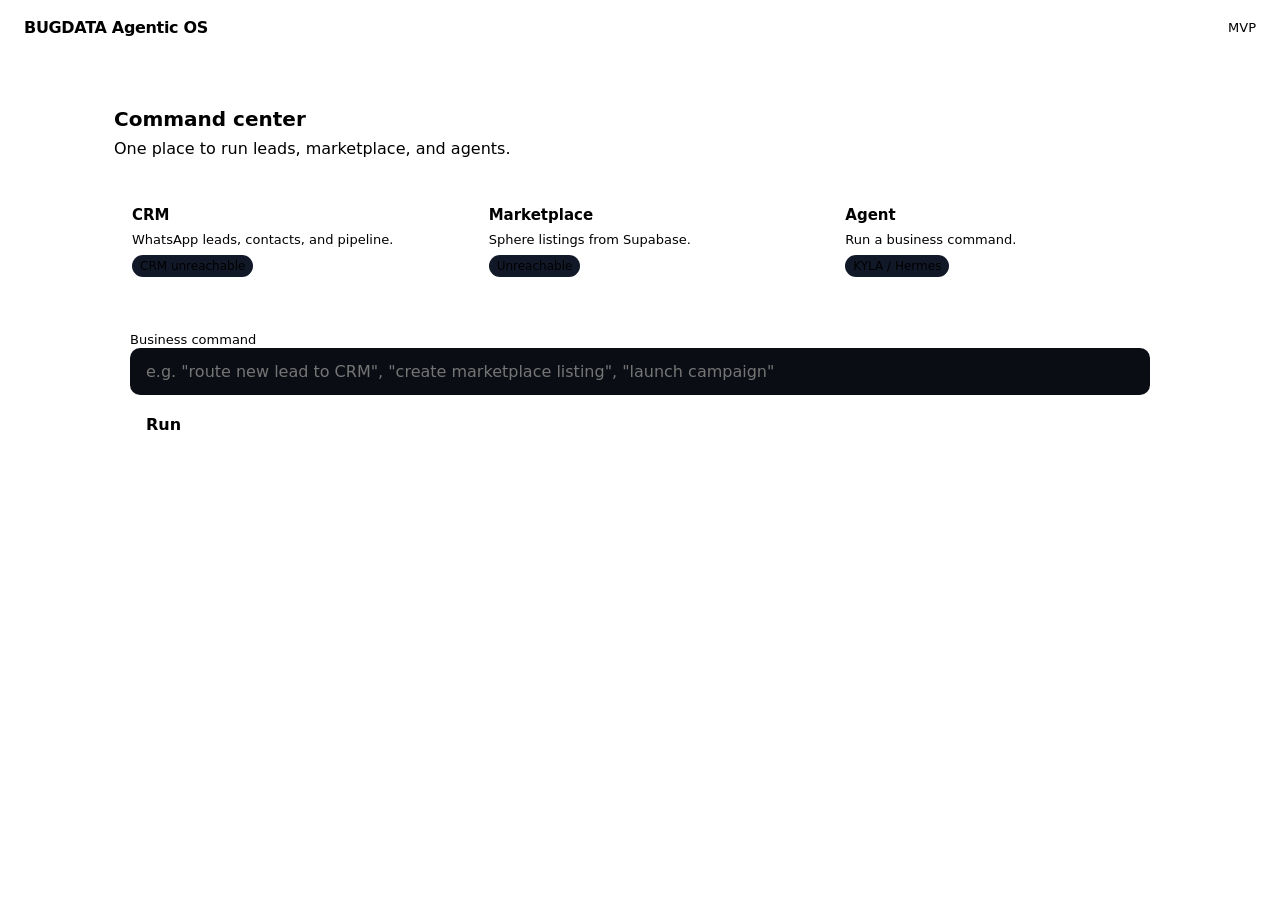
==== assets/index.html @ e33effd9 "init: Agentic OS MVP backend + frontend + systemd unit" ====
<!DOCTYPE html>
<html lang="en">
<head>
<meta charset="UTF-8" />
<meta name="viewport" content="width=device-width, initial-scale=1.0" />
<title>BUGDATA Agentic OS</title>
<style>
  :root { bg:#07070d; panel:#0f1117; border:#1f2937; accent:#f5b400; text:#e5e7eb; dim:#9ca3af; }
  * { box-sizing:border-box; }
  body { margin:0; background:var(--bg); color:var(--text); font-family:ui-sans-serif,system-ui; }
  .wrap { max-width:1100px; margin:0 auto; padding:24px; }
  .nav { display:flex; justify-content:space-between; align-items:center; padding:18px 24px; border-bottom:1px solid var(--border); background:var(--panel); }
  .brand { font-weight:800; letter-spacing:-0.02em; }
  .brand b { color:var(--accent); }
  .grid { display:grid; grid-template-columns: repeat(auto-fit,minmax(220px,1fr)); gap:18px; margin-top:24px; }
  .card { background:var(--panel); border:1px solid var(--border); border-radius:14px; padding:18px; }
  .card h3 { margin:6px 0 8px; font-size:15px; }
  .card p { margin:0; color:var(--dim); font-size:13px; }
  .panel-title { font-size:20px; font-weight:700; margin-top:28px; }
  .bar { background:var(--panel); border:1px solid var(--border); border-radius:12px; padding:16px; margin-top:18px; }
  input, button { font:inherit; }
  .cmd { width:100%; padding:14px 16px; border-radius:10px; border:1px solid var(--border); background:#0b0d14; color:var(--text); outline:none; }
  .cmd:focus { border-color:var(--accent); }
  .send { margin-top:10px; padding:10px 16px; border:none; border-radius:10px; background:var(--accent); color:#000; font-weight:700; cursor:pointer; }
  .out { margin-top:12px; color:var(--dim); font-size:13px; min-height:18px; }
  .pill { display:inline-block; padding:4px 8px; border-radius:999px; background:#111827; border:1px solid var(--border); color:var(--dim); font-size:12px; margin-top:8px; }
</style>
</head>
<body>
  <nav class="nav">
    <div class="brand">BUGDATA <b>Agentic OS</b></div>
    <div style="color:var(--dim);font-size:13px;">MVP</div>
  </nav>
  <main class="wrap">
    <div class="panel-title">Command center</div>
    <p style="color:var(--dim);margin:8px 0 4px;">One place to run leads, marketplace, and agents.</p>
    <div class="grid">
      <div class="card">
        <h3>CRM</h3>
        <p>WhatsApp leads, contacts, and pipeline.</p>
        <span class="pill" id="crm-status">loading…</span>
      </div>
      <div class="card">
        <h3>Marketplace</h3>
        <p>Sphere listings from Supabase.</p>
        <span class="pill" id="market-status">loading…</span>
      </div>
      <div class="card">
        <h3>Agent</h3>
        <p>Run a business command.</p>
        <span class="pill">KYLA / Hermes</span>
      </div>
    </div>
    <div class="bar">
      <label style="font-size:13px;color:var(--dim);">Business command</label>
      <input class="cmd" id="command" placeholder='e.g. "route new lead to CRM", "create marketplace listing", "launch campaign"' />
      <button class="send" id="send">Run</button>
      <div class="out" id="out"></div>
    </div>
  </main>
  <script>
    const API = location.origin;
    async function loadStatus() {
      try {
        const r = await fetch(`${API}/api/crm/contacts`);
        document.getElementById('crm-status').textContent = r.ok ? 'CRM reachable' : 'CRM unreachable';
      } catch { document.getElementById('crm-status').textContent = 'CRM unreachable'; }
      try {
        const r = await fetch(`${API}/api/marketplace/listings`);
        document.getElementById('market-status').textContent = r.ok ? 'Live' : 'Unreachable';
      } catch { document.getElementById('market-status').textContent = 'Unreachable'; }
    }
    document.getElementById('send').onclick = async () => {
      const cmd = document.getElementById('command').value.trim();
      const out = document.getElementById('out');
      out.textContent = 'Running…';
      try {
        const r = await fetch(`${API}/api/agents/command`, { method:'POST', headers:{'Content-Type':'application/json'}, body: JSON.stringify({command: cmd}) });
        const data = await r.json();
        out.textContent = JSON.stringify(data, null, 2);
      } catch (e) { out.textContent = 'Error: ' + e.message; }
    };
    loadStatus();
  </script>
</body>
</html>
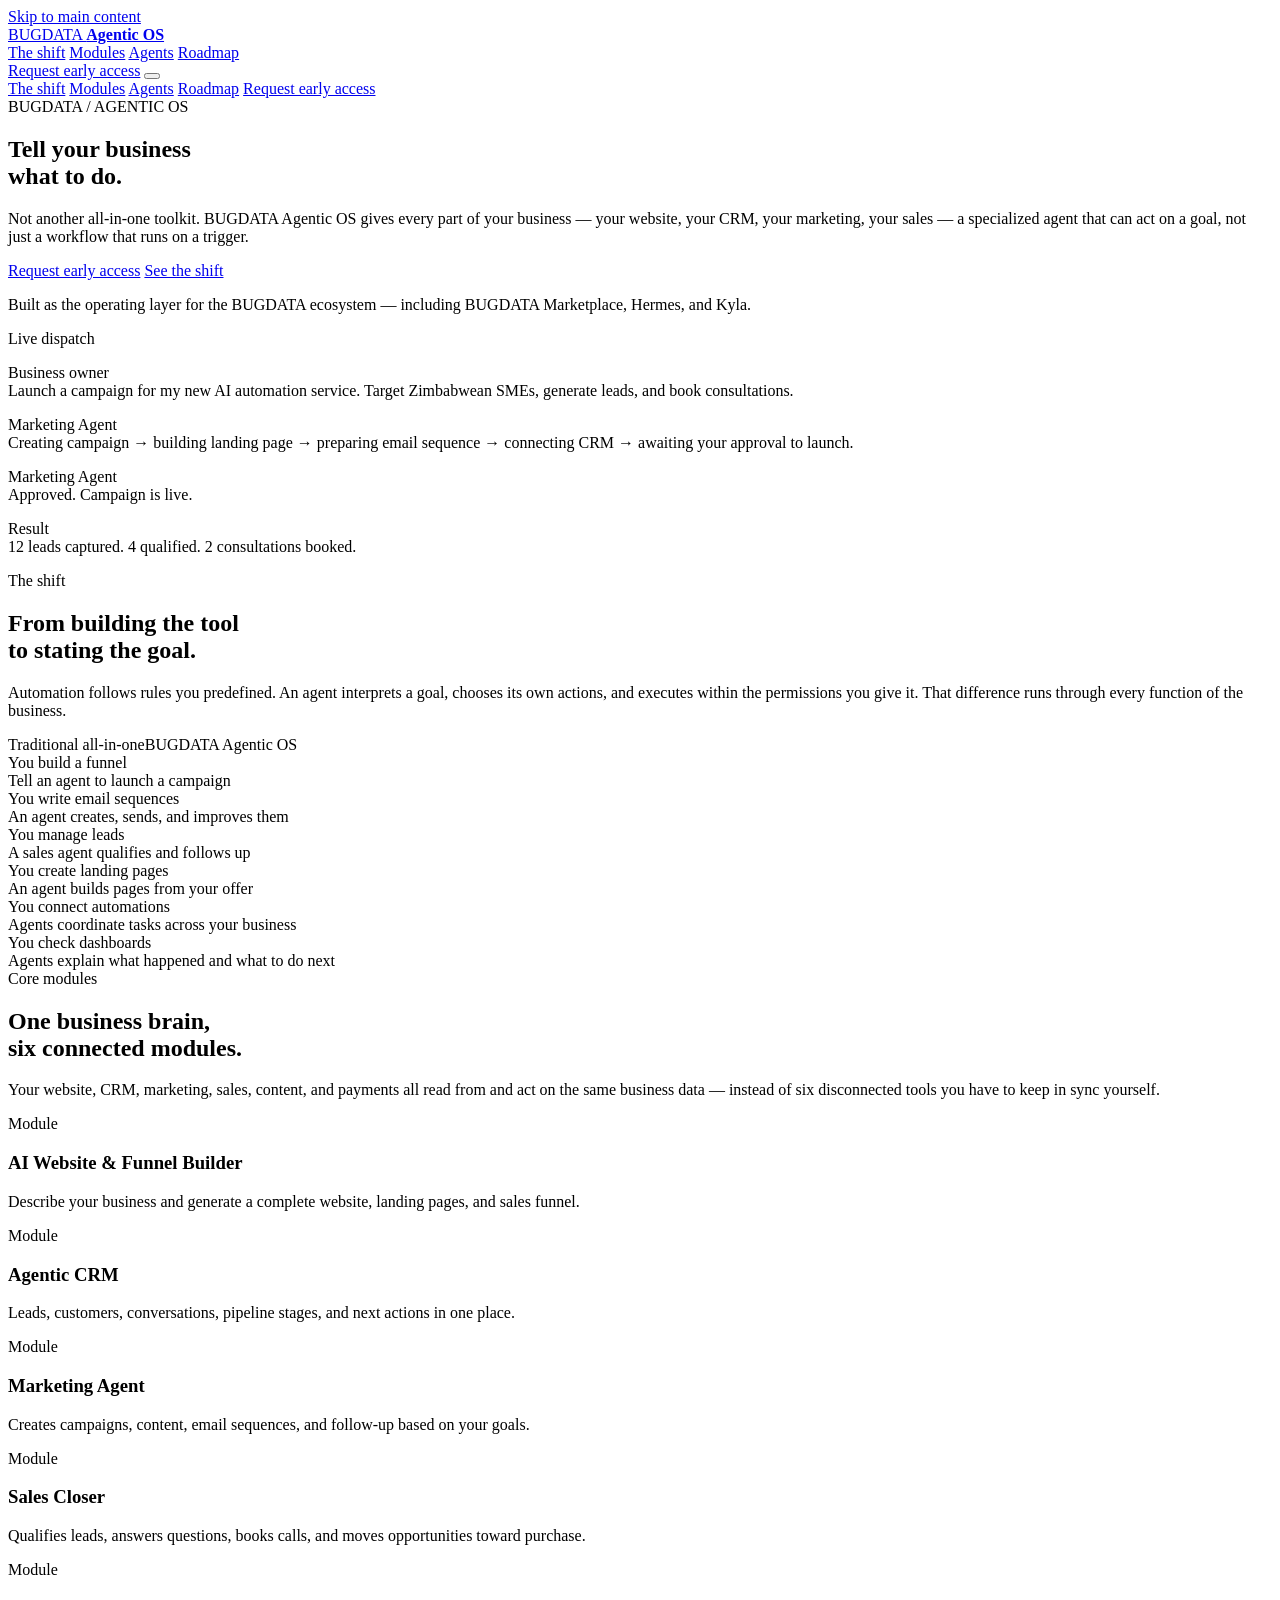
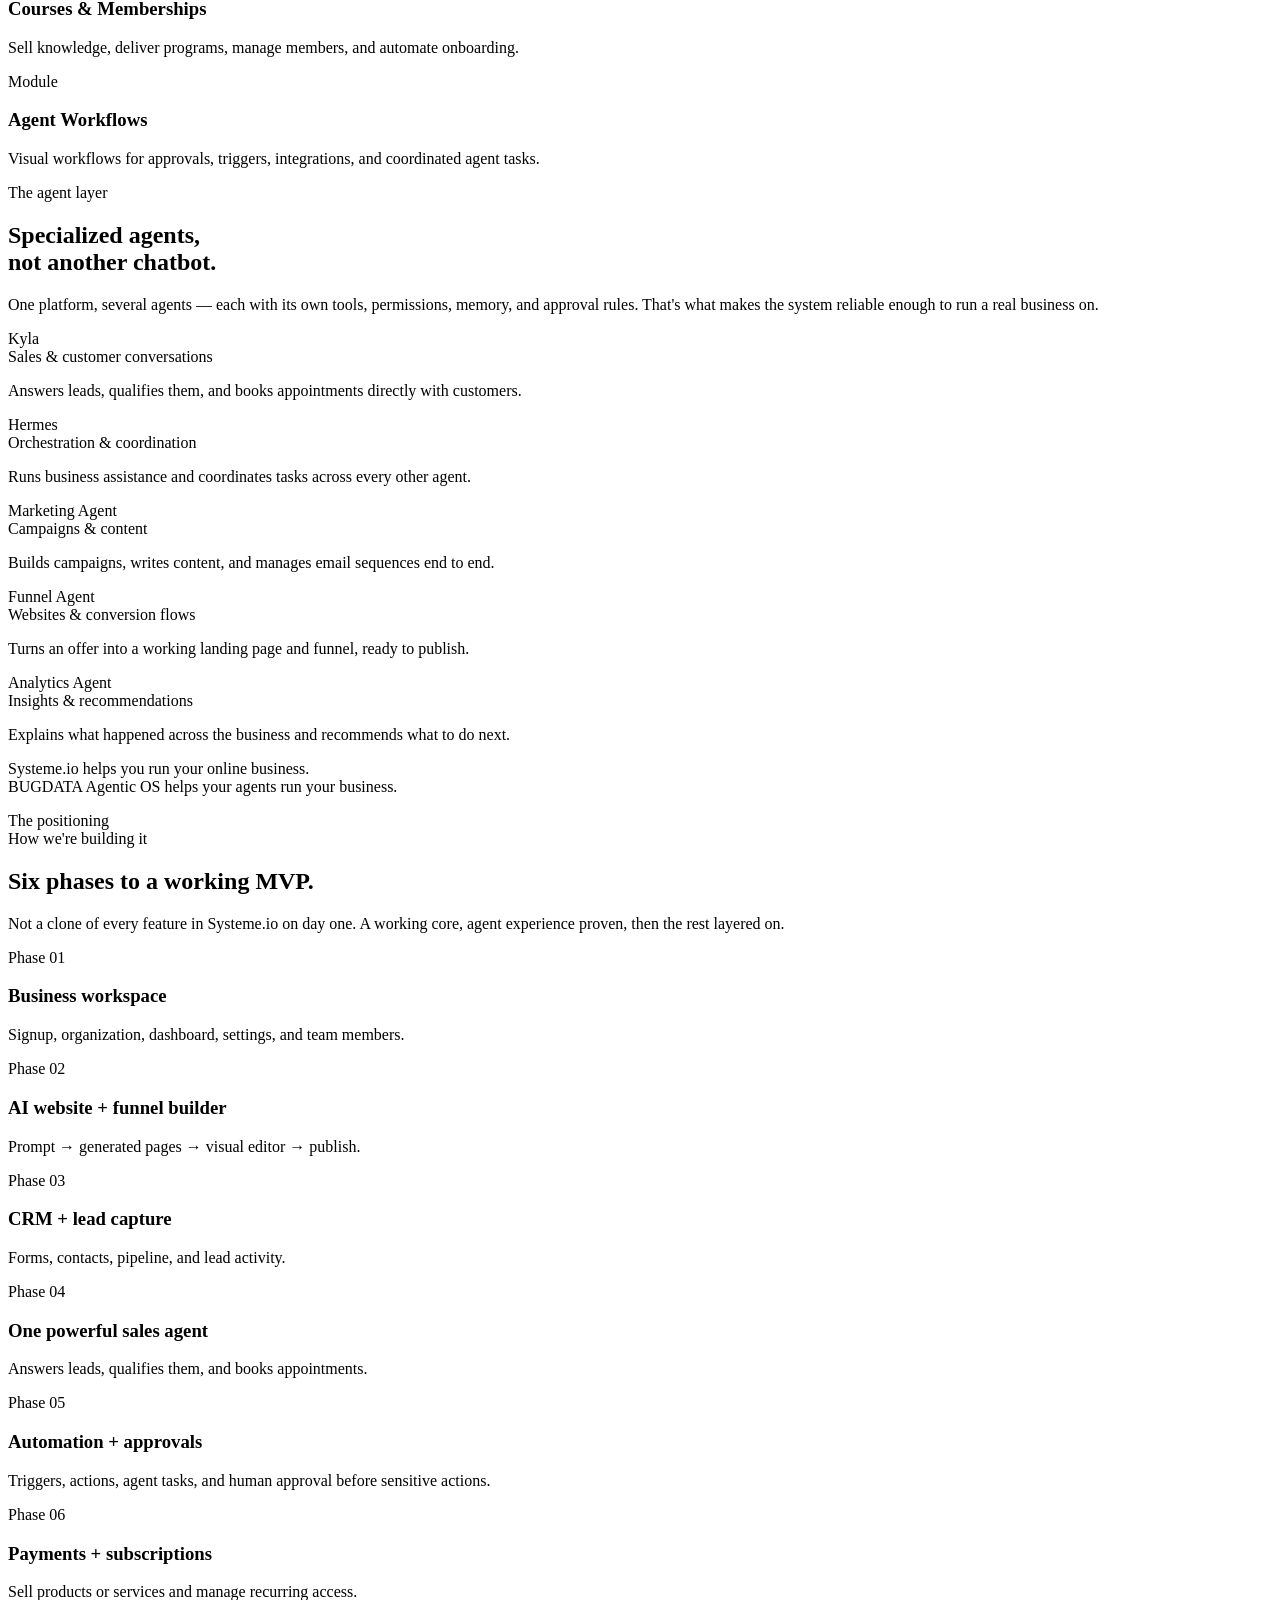
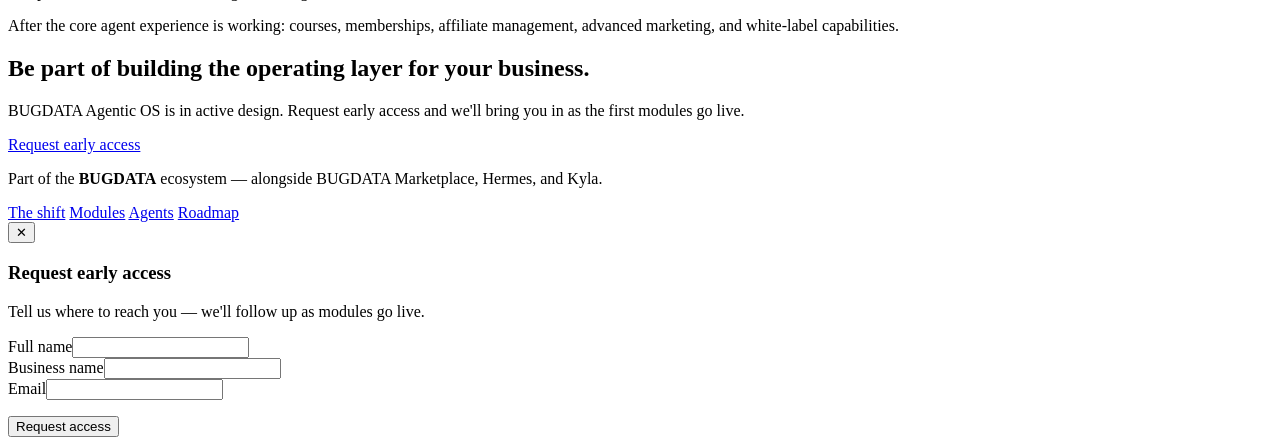
==== commit 10b032dd: "feat: replace frontend with polished BUGDATA Agentic OS marketing site" ====
--- a/assets/index.html
+++ b/assets/index.html
@@ -3,84 +3,198 @@
 <head>
 <meta charset="UTF-8" />
 <meta name="viewport" content="width=device-width, initial-scale=1.0" />
-<title>BUGDATA Agentic OS</title>
-<style>
-  :root { bg:#07070d; panel:#0f1117; border:#1f2937; accent:#f5b400; text:#e5e7eb; dim:#9ca3af; }
-  * { box-sizing:border-box; }
-  body { margin:0; background:var(--bg); color:var(--text); font-family:ui-sans-serif,system-ui; }
-  .wrap { max-width:1100px; margin:0 auto; padding:24px; }
-  .nav { display:flex; justify-content:space-between; align-items:center; padding:18px 24px; border-bottom:1px solid var(--border); background:var(--panel); }
-  .brand { font-weight:800; letter-spacing:-0.02em; }
-  .brand b { color:var(--accent); }
-  .grid { display:grid; grid-template-columns: repeat(auto-fit,minmax(220px,1fr)); gap:18px; margin-top:24px; }
-  .card { background:var(--panel); border:1px solid var(--border); border-radius:14px; padding:18px; }
-  .card h3 { margin:6px 0 8px; font-size:15px; }
-  .card p { margin:0; color:var(--dim); font-size:13px; }
-  .panel-title { font-size:20px; font-weight:700; margin-top:28px; }
-  .bar { background:var(--panel); border:1px solid var(--border); border-radius:12px; padding:16px; margin-top:18px; }
-  input, button { font:inherit; }
-  .cmd { width:100%; padding:14px 16px; border-radius:10px; border:1px solid var(--border); background:#0b0d14; color:var(--text); outline:none; }
-  .cmd:focus { border-color:var(--accent); }
-  .send { margin-top:10px; padding:10px 16px; border:none; border-radius:10px; background:var(--accent); color:#000; font-weight:700; cursor:pointer; }
-  .out { margin-top:12px; color:var(--dim); font-size:13px; min-height:18px; }
-  .pill { display:inline-block; padding:4px 8px; border-radius:999px; background:#111827; border:1px solid var(--border); color:var(--dim); font-size:12px; margin-top:8px; }
-</style>
+<title>BUGDATA Agentic OS — The operating system for businesses in the agentic era</title>
+<meta name="description" content="Stop building funnels and workflows by hand. Tell your business what to do, and specialized agents handle your website, CRM, marketing, and sales." />
+<meta name="theme-color" content="#10151c" />
+<meta http-equiv="Content-Security-Policy" content="default-src 'self'; script-src 'self'; style-src 'self' 'unsafe-inline' https://fonts.googleapis.com; font-src https://fonts.gstatic.com; img-src 'self' data:; base-uri 'self'; form-action 'self'; frame-ancestors 'none'; object-src 'none'; upgrade-insecure-requests" />
+<meta http-equiv="Referrer-Policy" content="strict-origin-when-cross-origin" />
+<meta http-equiv="X-Content-Type-Options" content="nosniff" />
+<link rel="icon" href="data:image/svg+xml,%3Csvg xmlns='http://www.w3.org/2000/svg' viewBox='0 0 32 32'%3E%3Crect x='7' y='7' width='18' height='18' rx='3' fill='%237166ff'/%3E%3C/svg%3E" />
+<link rel="preconnect" href="https://fonts.googleapis.com">
+<link rel="preconnect" href="https://fonts.gstatic.com" crossorigin>
+<link href="https://fonts.googleapis.com/css2?family=Fraunces:opsz,wght@9..144,500;9..144,600;9..144,700&family=IBM+Plex+Sans:wght@400;500;600;700&family=IBM+Plex+Mono:wght@400;500;600&display=swap" rel="stylesheet">
+<link rel="stylesheet" href="./assets/style.css">
 </head>
 <body>
-  <nav class="nav">
-    <div class="brand">BUGDATA <b>Agentic OS</b></div>
-    <div style="color:var(--dim);font-size:13px;">MVP</div>
-  </nav>
-  <main class="wrap">
-    <div class="panel-title">Command center</div>
-    <p style="color:var(--dim);margin:8px 0 4px;">One place to run leads, marketplace, and agents.</p>
-    <div class="grid">
-      <div class="card">
-        <h3>CRM</h3>
-        <p>WhatsApp leads, contacts, and pipeline.</p>
-        <span class="pill" id="crm-status">loading…</span>
-      </div>
-      <div class="card">
-        <h3>Marketplace</h3>
-        <p>Sphere listings from Supabase.</p>
-        <span class="pill" id="market-status">loading…</span>
-      </div>
-      <div class="card">
-        <h3>Agent</h3>
-        <p>Run a business command.</p>
-        <span class="pill">KYLA / Hermes</span>
-      </div>
-    </div>
-    <div class="bar">
-      <label style="font-size:13px;color:var(--dim);">Business command</label>
-      <input class="cmd" id="command" placeholder='e.g. "route new lead to CRM", "create marketplace listing", "launch campaign"' />
-      <button class="send" id="send">Run</button>
-      <div class="out" id="out"></div>
-    </div>
-  </main>
-  <script>
-    const API = location.origin;
-    async function loadStatus() {
-      try {
-        const r = await fetch(`${API}/api/crm/contacts`);
-        document.getElementById('crm-status').textContent = r.ok ? 'CRM reachable' : 'CRM unreachable';
-      } catch { document.getElementById('crm-status').textContent = 'CRM unreachable'; }
-      try {
-        const r = await fetch(`${API}/api/marketplace/listings`);
-        document.getElementById('market-status').textContent = r.ok ? 'Live' : 'Unreachable';
-      } catch { document.getElementById('market-status').textContent = 'Unreachable'; }
-    }
-    document.getElementById('send').onclick = async () => {
-      const cmd = document.getElementById('command').value.trim();
-      const out = document.getElementById('out');
-      out.textContent = 'Running…';
-      try {
-        const r = await fetch(`${API}/api/agents/command`, { method:'POST', headers:{'Content-Type':'application/json'}, body: JSON.stringify({command: cmd}) });
-        const data = await r.json();
-        out.textContent = JSON.stringify(data, null, 2);
-      } catch (e) { out.textContent = 'Error: ' + e.message; }
-    };
-    loadStatus();
-  </script>
+<a class="skip-link" href="#top">Skip to main content</a>
+
+<header class="site-header">
+  <div class="nav-inner wrap">
+    <a href="#top" class="logo"><span class="mark" aria-hidden="true"></span>BUGDATA <b>Agentic OS</b></a>
+    <nav class="primary-links" aria-label="Primary">
+      <a href="#shift">The shift</a>
+      <a href="#modules">Modules</a>
+      <a href="#agents">Agents</a>
+      <a href="#roadmap">Roadmap</a>
+    </nav>
+    <a href="#" class="btn btn-signal nav-cta open-access">Request early access</a>
+    <button class="hamburger" id="hamburger" aria-label="Toggle menu" aria-expanded="false" aria-controls="mobile-menu"><span></span></button>
+  </div>
+</header>
+<div class="mobile-menu" id="mobile-menu">
+  <div class="mobile-menu-inner">
+    <a class="mlink" href="#shift">The shift</a>
+    <a class="mlink" href="#modules">Modules</a>
+    <a class="mlink" href="#agents">Agents</a>
+    <a class="mlink" href="#roadmap">Roadmap</a>
+    <a href="#" class="btn btn-signal btn-block open-access">Request early access</a>
+  </div>
+</div>
+
+<main id="top">
+
+  <section class="hero">
+    <div class="wrap hero-grid">
+      <div>
+        <div class="hero-label">BUGDATA / AGENTIC OS</div>
+        <h1>Tell your business<br>what to do.</h1>
+        <p class="hero-sub">Not another all-in-one toolkit. BUGDATA Agentic OS gives every part of your business — your website, your CRM, your marketing, your sales — a specialized agent that can act on a goal, not just a workflow that runs on a trigger.</p>
+        <div class="hero-ctas">
+          <a href="#" class="btn btn-signal open-access">Request early access</a>
+          <a href="#shift" class="btn btn-ghost">See the shift</a>
+        </div>
+        <p class="hero-note">Built as the operating layer for the BUGDATA ecosystem — including BUGDATA Marketplace, Hermes, and Kyla.</p>
+      </div>
+
+      <div class="dispatch" data-dispatch>
+        <div class="dispatch-head"><span class="dispatch-dot" aria-hidden="true"></span> Live dispatch</div>
+        <div class="dispatch-body" id="dispatch-body">
+          <p class="dline owner"><span class="who">Business owner</span><br>Launch a campaign for my new AI automation service. Target Zimbabwean SMEs, generate leads, and book consultations.</p>
+          <p class="dline agent"><span class="who">Marketing Agent</span><br>Creating campaign → building landing page → preparing email sequence → connecting CRM → awaiting your approval to launch.</p>
+          <p class="dline agent"><span class="who">Marketing Agent</span><br>Approved. Campaign is live.</p>
+          <p class="dline result"><span class="who">Result</span><br>12 leads captured. 4 qualified. 2 consultations booked.</p>
+        </div>
+      </div>
+    </div>
+  </section>
+
+  <section class="section" id="shift">
+    <div class="wrap">
+      <div class="section-intro">
+        <div class="section-tag">The shift</div>
+        <h2>From building the tool<br>to stating the goal.</h2>
+        <p class="section-desc">Automation follows rules you predefined. An agent interprets a goal, chooses its own actions, and executes within the permissions you give it. That difference runs through every function of the business.</p>
+      </div>
+      <div class="shift-table">
+        <div class="shift-head"><span>Traditional all-in-one</span><span class="new-label">BUGDATA Agentic OS</span></div>
+        <div class="shift-row"><div class="shift-cell old">You build a funnel</div><div class="shift-cell new">Tell an agent to launch a campaign</div></div>
+        <div class="shift-row"><div class="shift-cell old">You write email sequences</div><div class="shift-cell new">An agent creates, sends, and improves them</div></div>
+        <div class="shift-row"><div class="shift-cell old">You manage leads</div><div class="shift-cell new">A sales agent qualifies and follows up</div></div>
+        <div class="shift-row"><div class="shift-cell old">You create landing pages</div><div class="shift-cell new">An agent builds pages from your offer</div></div>
+        <div class="shift-row"><div class="shift-cell old">You connect automations</div><div class="shift-cell new">Agents coordinate tasks across your business</div></div>
+        <div class="shift-row"><div class="shift-cell old">You check dashboards</div><div class="shift-cell new">Agents explain what happened and what to do next</div></div>
+      </div>
+    </div>
+  </section>
+
+  <section class="section" id="modules">
+    <div class="wrap">
+      <div class="section-intro">
+        <div class="section-tag">Core modules</div>
+        <h2>One business brain,<br>six connected modules.</h2>
+        <p class="section-desc">Your website, CRM, marketing, sales, content, and payments all read from and act on the same business data — instead of six disconnected tools you have to keep in sync yourself.</p>
+      </div>
+      <div class="ledger">
+        <div class="ledger-row"><div class="ledger-num">Module</div><div><h3>AI Website &amp; Funnel Builder</h3><p>Describe your business and generate a complete website, landing pages, and sales funnel.</p></div></div>
+        <div class="ledger-row"><div class="ledger-num">Module</div><div><h3>Agentic CRM</h3><p>Leads, customers, conversations, pipeline stages, and next actions in one place.</p></div></div>
+        <div class="ledger-row"><div class="ledger-num">Module</div><div><h3>Marketing Agent</h3><p>Creates campaigns, content, email sequences, and follow-up based on your goals.</p></div></div>
+        <div class="ledger-row"><div class="ledger-num">Module</div><div><h3>Sales Closer</h3><p>Qualifies leads, answers questions, books calls, and moves opportunities toward purchase.</p></div></div>
+        <div class="ledger-row"><div class="ledger-num">Module</div><div><h3>Courses &amp; Memberships</h3><p>Sell knowledge, deliver programs, manage members, and automate onboarding.</p></div></div>
+        <div class="ledger-row"><div class="ledger-num">Module</div><div><h3>Agent Workflows</h3><p>Visual workflows for approvals, triggers, integrations, and coordinated agent tasks.</p></div></div>
+      </div>
+    </div>
+  </section>
+
+  <section class="section" id="agents">
+    <div class="wrap">
+      <div class="section-intro">
+        <div class="section-tag">The agent layer</div>
+        <h2>Specialized agents,<br>not another chatbot.</h2>
+        <p class="section-desc">One platform, several agents — each with its own tools, permissions, memory, and approval rules. That's what makes the system reliable enough to run a real business on.</p>
+      </div>
+      <div class="roster">
+        <div class="roster-card"><div class="roster-name">Kyla</div><div class="roster-role">Sales &amp; customer conversations</div><p class="roster-desc">Answers leads, qualifies them, and books appointments directly with customers.</p></div>
+        <div class="roster-card"><div class="roster-name">Hermes</div><div class="roster-role">Orchestration &amp; coordination</div><p class="roster-desc">Runs business assistance and coordinates tasks across every other agent.</p></div>
+        <div class="roster-card"><div class="roster-name">Marketing Agent</div><div class="roster-role">Campaigns &amp; content</div><p class="roster-desc">Builds campaigns, writes content, and manages email sequences end to end.</p></div>
+        <div class="roster-card"><div class="roster-name">Funnel Agent</div><div class="roster-role">Websites &amp; conversion flows</div><p class="roster-desc">Turns an offer into a working landing page and funnel, ready to publish.</p></div>
+        <div class="roster-card"><div class="roster-name">Analytics Agent</div><div class="roster-role">Insights &amp; recommendations</div><p class="roster-desc">Explains what happened across the business and recommends what to do next.</p></div>
+      </div>
+    </div>
+  </section>
+
+  <section class="manifesto">
+    <div class="manifesto-inner">
+      <p><span class="old">Systeme.io helps you run your online business.</span><br><span class="new">BUGDATA Agentic OS helps your agents run your business.</span></p>
+      <div class="manifesto-foot">The positioning</div>
+    </div>
+  </section>
+
+  <section class="section" id="roadmap">
+    <div class="wrap">
+      <div class="section-intro">
+        <div class="section-tag">How we're building it</div>
+        <h2>Six phases to a working MVP.</h2>
+        <p class="section-desc">Not a clone of every feature in Systeme.io on day one. A working core, agent experience proven, then the rest layered on.</p>
+      </div>
+      <div class="roadmap">
+        <div class="road-step"><div class="road-num">Phase 01</div><h3>Business workspace</h3><p>Signup, organization, dashboard, settings, and team members.</p></div>
+        <div class="road-step"><div class="road-num">Phase 02</div><h3>AI website + funnel builder</h3><p>Prompt → generated pages → visual editor → publish.</p></div>
+        <div class="road-step"><div class="road-num">Phase 03</div><h3>CRM + lead capture</h3><p>Forms, contacts, pipeline, and lead activity.</p></div>
+        <div class="road-step"><div class="road-num">Phase 04</div><h3>One powerful sales agent</h3><p>Answers leads, qualifies them, and books appointments.</p></div>
+        <div class="road-step"><div class="road-num">Phase 05</div><h3>Automation + approvals</h3><p>Triggers, actions, agent tasks, and human approval before sensitive actions.</p></div>
+        <div class="road-step"><div class="road-num">Phase 06</div><h3>Payments + subscriptions</h3><p>Sell products or services and manage recurring access.</p></div>
+      </div>
+      <p class="road-later">After the core agent experience is working: courses, memberships, affiliate management, advanced marketing, and white-label capabilities.</p>
+    </div>
+  </section>
+
+  <section class="final-cta">
+    <div class="wrap">
+      <h2>Be part of building the operating layer for your business.</h2>
+      <p>BUGDATA Agentic OS is in active design. Request early access and we'll bring you in as the first modules go live.</p>
+      <div class="hero-ctas">
+        <a href="#" class="btn btn-signal open-access">Request early access</a>
+      </div>
+    </div>
+  </section>
+
+</main>
+
+<footer>
+  <div class="wrap footer-inner">
+    <p class="footer-eco">Part of the <b>BUGDATA</b> ecosystem — alongside BUGDATA Marketplace, Hermes, and Kyla.</p>
+    <div class="footer-links">
+      <a href="#shift">The shift</a>
+      <a href="#modules">Modules</a>
+      <a href="#agents">Agents</a>
+      <a href="#roadmap">Roadmap</a>
+    </div>
+  </div>
+</footer>
+
+<div class="modal-overlay" id="access-modal" aria-hidden="true">
+  <div class="modal-box" role="dialog" aria-modal="true" aria-labelledby="access-modal-title" tabindex="-1">
+    <button class="modal-close" id="modal-close" aria-label="Close">✕</button>
+    <div id="modal-form-view">
+      <h3 id="access-modal-title">Request early access</h3>
+      <p class="mhint">Tell us where to reach you — we'll follow up as modules go live.</p>
+      <form id="access-form">
+        <div class="field"><label for="af-name">Full name</label><input id="af-name" type="text" required autocomplete="name" /></div>
+        <div class="field"><label for="af-business">Business name</label><input id="af-business" type="text" required autocomplete="organization" /></div>
+        <div class="field"><label for="af-email">Email</label><input id="af-email" type="email" required autocomplete="email" /></div>
+        <p class="form-feedback" id="access-feedback" role="alert"></p>
+        <div class="modal-actions"><button type="submit" class="btn btn-signal btn-block">Request access</button></div>
+      </form>
+    </div>
+    <div id="modal-success-view" class="modal-success" style="display:none;">
+      <div class="check" aria-hidden="true">✓</div>
+      <h3>You're on the list.</h3>
+      <p class="mhint">We'll reach out as the first modules go live.</p>
+      <button class="btn btn-ghost btn-block" id="modal-done">Done</button>
+    </div>
+  </div>
+</div>
+
+<script src="./assets/main.js" defer></script>
 </body>
 </html>
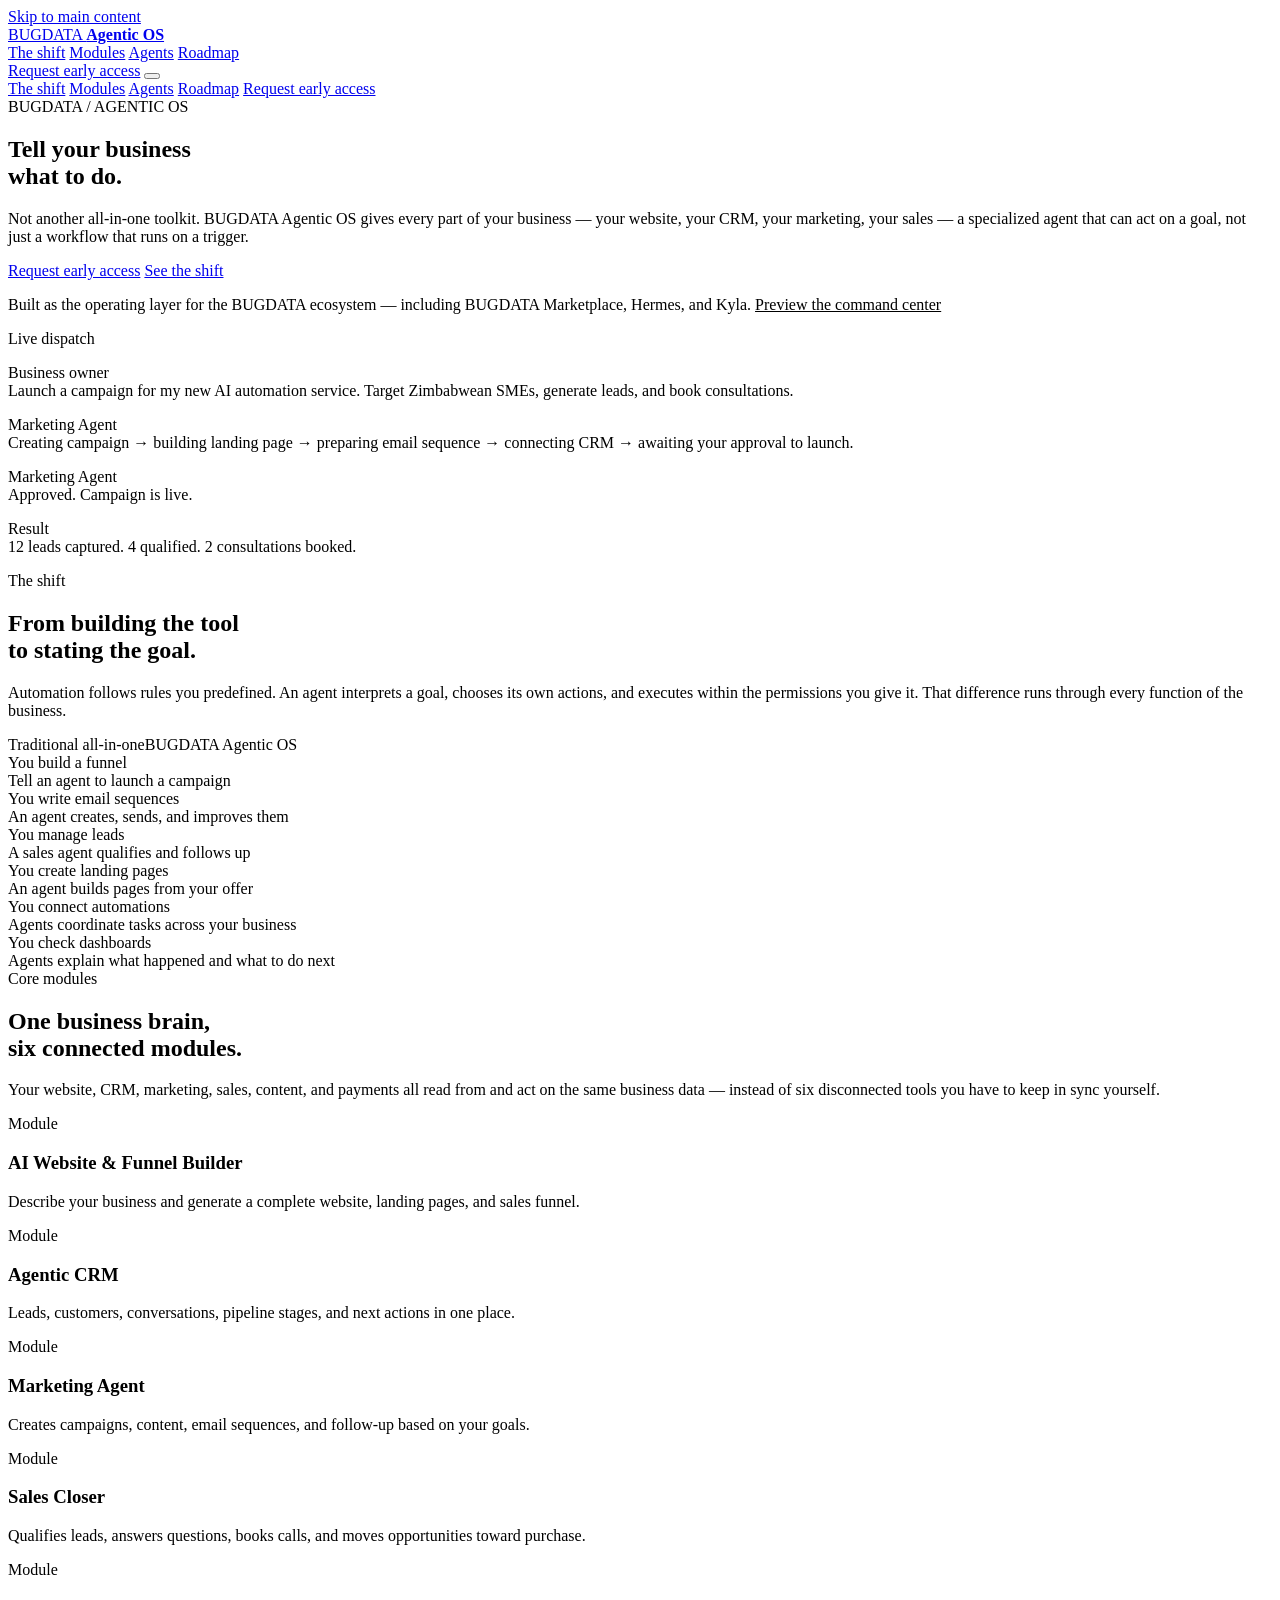
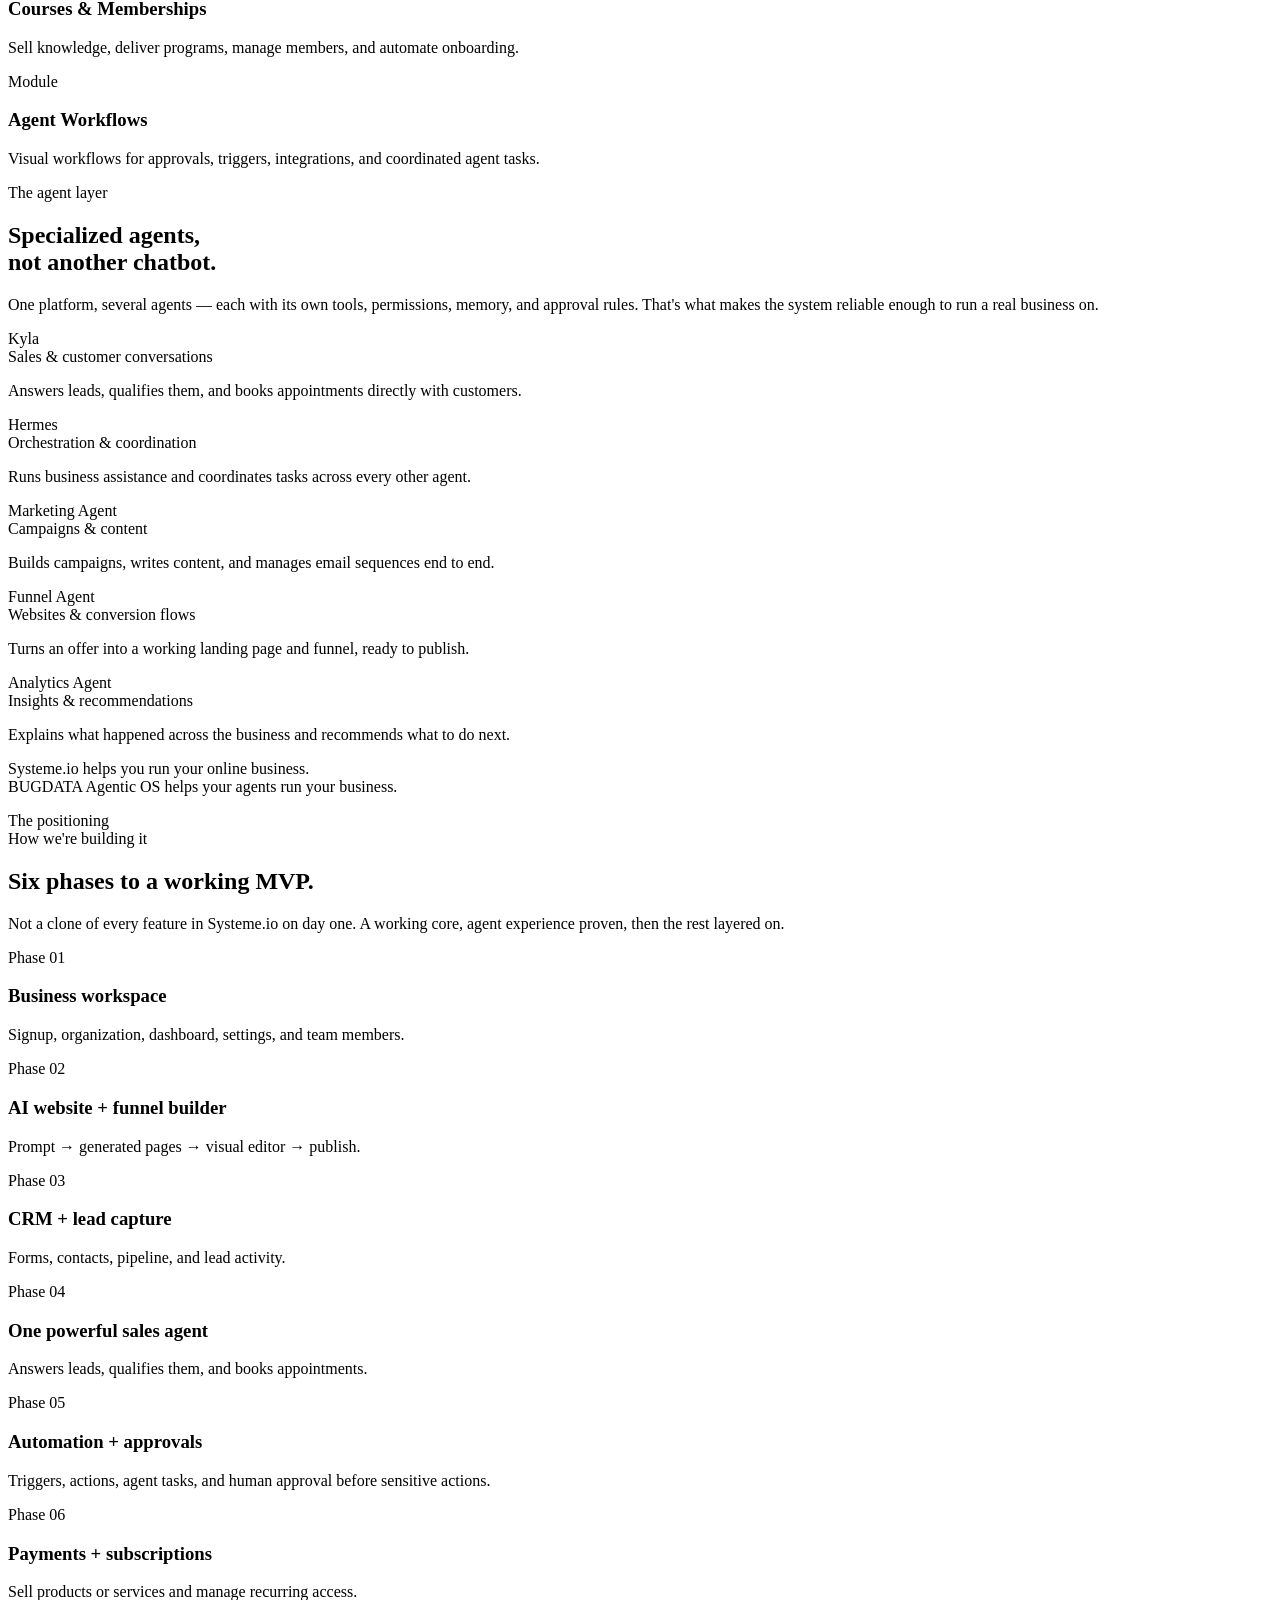
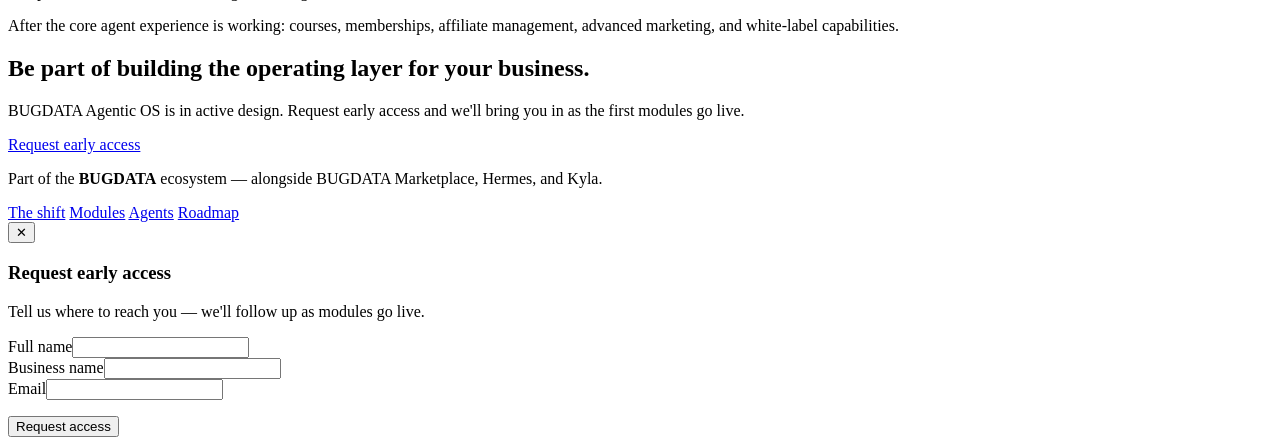
==== commit f5e656c5: "feat: wire real early-access form submission with CSP + tunnel domain" ====
--- a/assets/index.html
+++ b/assets/index.html
@@ -6,7 +6,7 @@
 <title>BUGDATA Agentic OS — The operating system for businesses in the agentic era</title>
 <meta name="description" content="Stop building funnels and workflows by hand. Tell your business what to do, and specialized agents handle your website, CRM, marketing, and sales." />
 <meta name="theme-color" content="#10151c" />
-<meta http-equiv="Content-Security-Policy" content="default-src 'self'; script-src 'self'; style-src 'self' 'unsafe-inline' https://fonts.googleapis.com; font-src https://fonts.gstatic.com; img-src 'self' data:; base-uri 'self'; form-action 'self'; frame-ancestors 'none'; object-src 'none'; upgrade-insecure-requests" />
+<meta http-equiv="Content-Security-Policy" content="default-src 'self'; script-src 'self'; style-src 'self' 'unsafe-inline' https://fonts.googleapis.com; font-src https://fonts.gstatic.com; img-src 'self' data:; connect-src 'self' https://winning-repository-lucky-specialist.trycloudflare.com; base-uri 'self'; form-action 'self'; frame-ancestors 'none'; object-src 'none'; upgrade-insecure-requests" />
 <meta http-equiv="Referrer-Policy" content="strict-origin-when-cross-origin" />
 <meta http-equiv="X-Content-Type-Options" content="nosniff" />
 <link rel="icon" href="data:image/svg+xml,%3Csvg xmlns='http://www.w3.org/2000/svg' viewBox='0 0 32 32'%3E%3Crect x='7' y='7' width='18' height='18' rx='3' fill='%237166ff'/%3E%3C/svg%3E" />
@@ -53,7 +53,7 @@
           <a href="#" class="btn btn-signal open-access">Request early access</a>
           <a href="#shift" class="btn btn-ghost">See the shift</a>
         </div>
-        <p class="hero-note">Built as the operating layer for the BUGDATA ecosystem — including BUGDATA Marketplace, Hermes, and Kyla.</p>
+        <p class="hero-note">Built as the operating layer for the BUGDATA ecosystem — including BUGDATA Marketplace, Hermes, and Kyla. <a href="./dashboard.html" style="color:var(--signal-2)">Preview the command center</a></p>
       </div>
 
       <div class="dispatch" data-dispatch>
